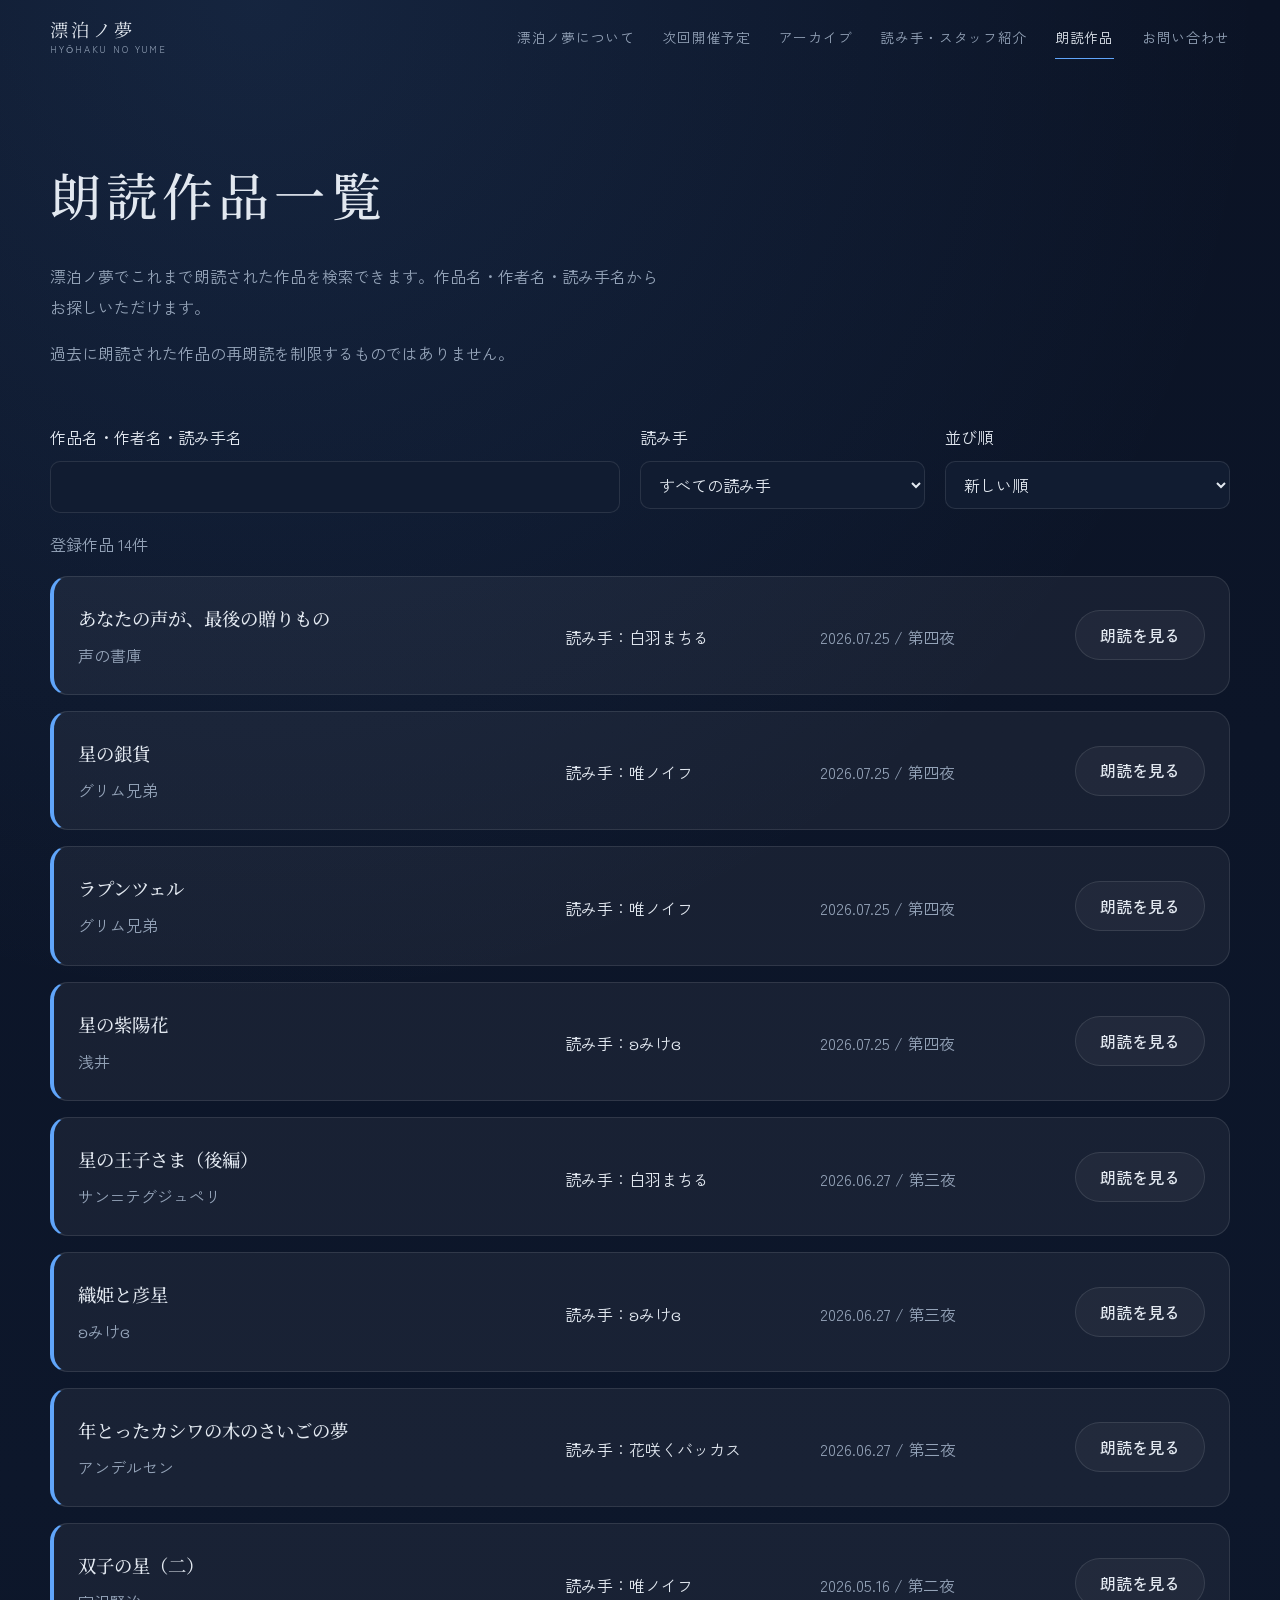
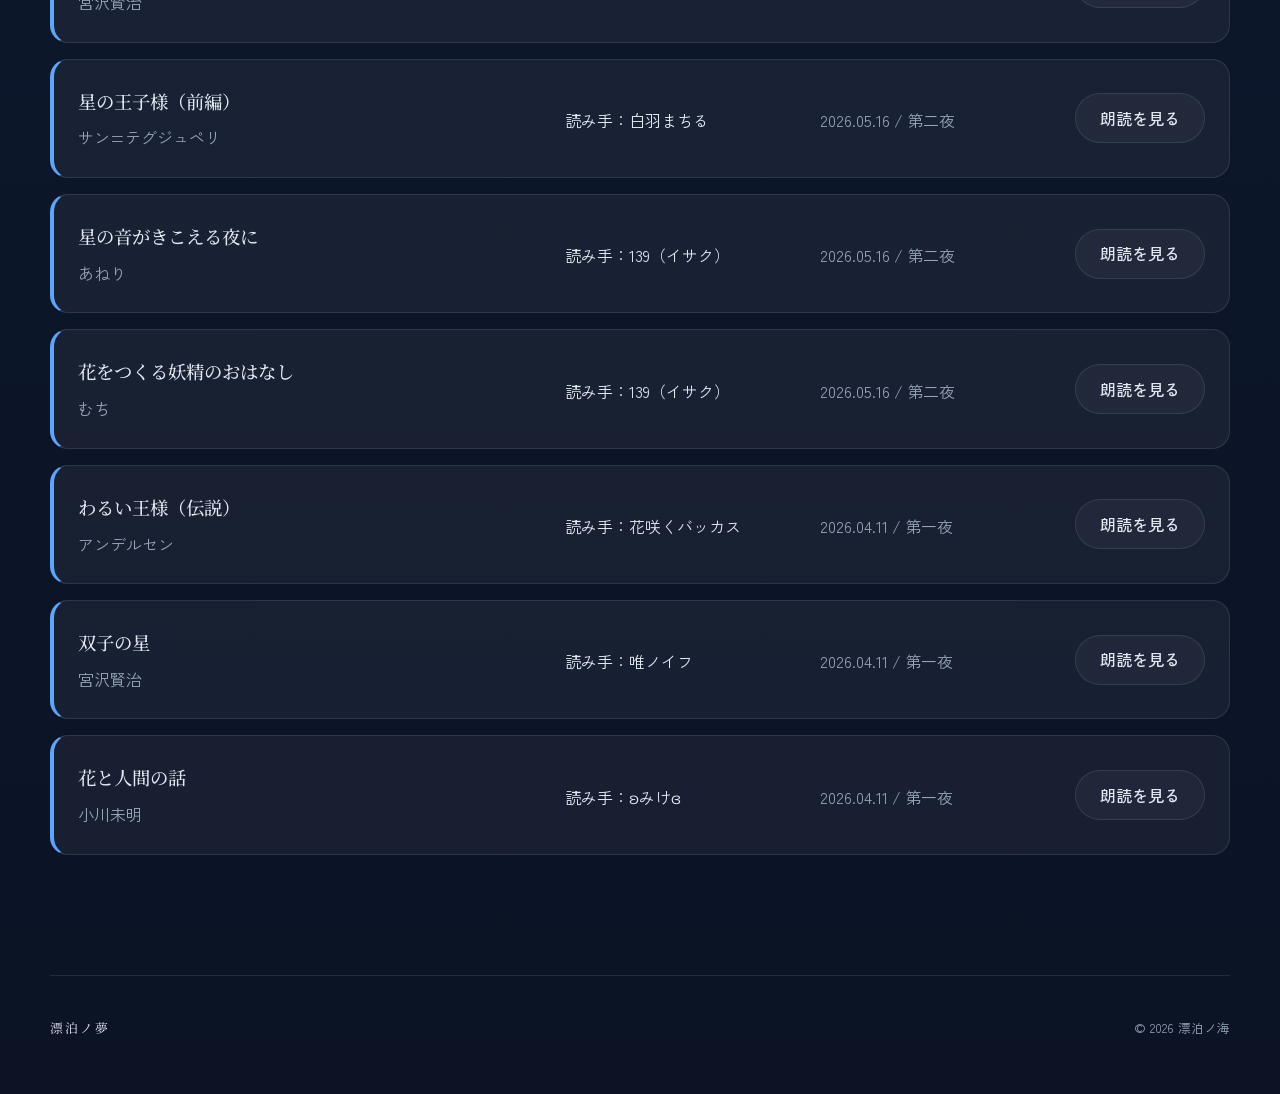
==== works.html @ 607bb7ac "feat: add reading works catalog" ====
<!DOCTYPE html>
<html lang="ja">
<head>
  <meta charset="UTF-8">
  <meta name="viewport" content="width=device-width, initial-scale=1">
  <meta name="description" content="漂泊ノ夢でこれまで朗読された作品を検索できます。作品名・作者名・読み手名からお探しいただけます。">
  <meta name="theme-color" content="#08101f">

  <meta property="og:title" content="朗読作品一覧 | 漂泊ノ夢">
  <meta property="og:description" content="漂泊ノ夢でこれまで朗読された作品を検索できます。">
  <meta property="og:type" content="website">
  <meta property="og:image" content="assets/og-image.jpg">

  <title>朗読作品一覧 | 漂泊ノ夢</title>

  <link rel="preconnect" href="https://fonts.googleapis.com">
  <link rel="preconnect" href="https://fonts.gstatic.com" crossorigin>
  <link href="https://fonts.googleapis.com/css2?family=Noto+Serif+JP:wght@400;500;600&family=Zen+Kaku+Gothic+New:wght@400;500;700&display=swap" rel="stylesheet">

  <link rel="stylesheet" href="styles.css">
  <script type="module" src="works.js"></script>
</head>

<body class="works-page">
  <a class="skip-link" href="#main-content">朗読作品一覧へ移動</a>
  <header class="site-header" id="top">
    <div class="header-inner">
      <a class="site-logo" href="index.html#top" aria-label="漂泊ノ夢 トップへ">
        <span class="site-logo__main">漂泊ノ夢</span>
        <span class="site-logo__sub">HYŌHAKU NO YUME</span>
      </a>

      <button
        class="menu-button"
        id="menuButton"
        type="button"
        aria-expanded="false"
        aria-controls="globalNav"
        aria-label="メニューを開く"
      >
        <span></span>
        <span></span>
        <span></span>
      </button>

      <nav class="global-nav" id="globalNav" aria-label="メインメニュー">
        <a href="index.html#about">漂泊ノ夢について</a>
        <a href="index.html#next-event">次回開催予定</a>
        <a href="index.html#archives">アーカイブ</a>
        <a href="index.html#casts">読み手・スタッフ紹介</a>
        <a href="works.html" class="is-active" aria-current="page">朗読作品</a>
        <a href="index.html#contact">お問い合わせ</a>
      </nav>
    </div>
  </header>

  <main id="main-content" class="section works-section">
    <div class="section-heading">
      <h1>朗読作品一覧</h1>
      <p class="section-heading__description">漂泊ノ夢でこれまで朗読された作品を検索できます。作品名・作者名・読み手名からお探しいただけます。</p>
      <p class="works-notice">過去に朗読された作品の再朗読を制限するものではありません。</p>
    </div>

    <form class="works-controls" id="worksControls" role="search">
      <div class="works-control works-control--search">
        <label for="worksSearch">作品名・作者名・読み手名</label>
        <input id="worksSearch" type="search" autocomplete="off" aria-controls="worksList">
      </div>
      <div class="works-control">
        <label for="worksReader">読み手</label>
        <select id="worksReader" aria-controls="worksList">
          <option value="">すべての読み手</option>
        </select>
      </div>
      <div class="works-control">
        <label for="worksSort">並び順</label>
        <select id="worksSort" aria-controls="worksList">
          <option value="newest">新しい順</option>
          <option value="oldest">古い順</option>
          <option value="title">作品名順</option>
        </select>
      </div>
    </form>

    <p id="worksCount" class="works-count" role="status" aria-live="polite" aria-atomic="true"></p>
    <div id="worksList" class="works-list"></div>
    <p id="worksEmpty" hidden>該当する朗読作品は見つかりませんでした。</p>
    <noscript>朗読作品一覧の表示にはJavaScriptを有効にしてください。</noscript>
  </main>

  <footer class="site-footer">
    <a href="index.html#top">漂泊ノ夢</a>
    <p>© 2026 漂泊ノ海</p>
  </footer>
</body>
</html>
---- styles.css ----
:root {
  /* 漂泊ノ海の既存サイトと共通の基本配色 */
  --bg-color: #0b1325;
  --text-main: #e2e8f0;
  --text-sub: #94a3b8;
  --accent-color: #60a5fa;
  --card-bg: rgba(255, 255, 255, 0.05);

  /* このサイト内で使用する別名 */
  --bg: var(--bg-color);
  --bg-soft: #101a2f;
  --panel: var(--card-bg);
  --panel-strong: #111c31;
  --text: var(--text-main);
  --line: rgba(255, 255, 255, 0.10);
  --accent: var(--accent-color);
  --accent-strong: #bfdbfe;
  --warm: #93c5fd;
  --shadow: 0 20px 60px rgba(0, 0, 0, 0.30);
  --radius-lg: 28px;
  --radius-md: 18px;
  --max-width: 1180px;
  --header-height: 76px;
}

* {
  box-sizing: border-box;
}

html {
  scroll-behavior: smooth;
  scroll-padding-top: calc(var(--header-height) + 24px);
}

body {
  margin: 0;
  background:
    radial-gradient(circle at 20% 0%, rgba(96, 165, 250, 0.12), transparent 35%),
    linear-gradient(180deg, var(--bg-color) 0%, #0d172b 55%, var(--bg-color) 100%);
  color: var(--text);
  font-family: "Zen Kaku Gothic New", sans-serif;
  line-height: 1.9;
}

body.menu-open {
  overflow: hidden;
}

a {
  color: inherit;
}

button,
select {
  font: inherit;
}

img {
  display: block;
  max-width: 100%;
}

.skip-link {
  position: fixed;
  top: 10px;
  left: 10px;
  z-index: 2000;
  padding: 10px 14px;
  transform: translateY(-160%);
  background: var(--text-main);
  color: var(--bg-color);
  border-radius: 8px;
}

.skip-link:focus {
  transform: translateY(0);
}

.site-header {
  position: fixed;
  top: 0;
  left: 0;
  width: 100%;
  z-index: 1000;
  height: var(--header-height);
  border-bottom: 1px solid transparent;
  transition: background 0.3s ease, border-color 0.3s ease, backdrop-filter 0.3s ease;
}

.site-header.is-scrolled {
  background: rgba(11, 19, 37, 0.86);
  border-color: var(--line);
  backdrop-filter: blur(18px);
}

.header-inner {
  width: min(calc(100% - 40px), var(--max-width));
  height: 100%;
  margin: 0 auto;
  display: flex;
  align-items: center;
  justify-content: space-between;
}

.site-logo {
  display: inline-flex;
  flex-direction: column;
  text-decoration: none;
  line-height: 1;
}

.site-logo__main {
  font-family: "Noto Serif JP", serif;
  font-size: 1.14rem;
  letter-spacing: 0.18em;
}

.site-logo__sub {
  margin-top: 7px;
  color: var(--text-sub);
  font-size: 0.58rem;
  letter-spacing: 0.22em;
}

.global-nav {
  display: flex;
  align-items: center;
  gap: 28px;
}

.global-nav a {
  position: relative;
  color: var(--text-sub);
  font-size: 0.86rem;
  text-decoration: none;
  letter-spacing: 0.05em;
  transition: color 0.25s ease;
}

.global-nav a::after {
  content: "";
  position: absolute;
  left: 0;
  bottom: -8px;
  width: 100%;
  height: 1px;
  background: var(--accent);
  transform: scaleX(0);
  transform-origin: right;
  transition: transform 0.25s ease;
}

.global-nav a:hover,
.global-nav a:focus-visible,
.global-nav a.is-active {
  color: var(--text);
}

.global-nav a:hover::after,
.global-nav a:focus-visible::after,
.global-nav a.is-active::after {
  transform: scaleX(1);
  transform-origin: left;
}

.menu-button {
  display: none;
  width: 44px;
  height: 44px;
  padding: 10px;
  border: 0;
  background: transparent;
  cursor: pointer;
}

.menu-button span {
  display: block;
  width: 100%;
  height: 1px;
  margin: 6px 0;
  background: var(--text);
  transition: transform 0.25s ease, opacity 0.25s ease;
}

.hero {
  position: relative;
  min-height: 100svh;
  display: grid;
  place-items: center;
  overflow: hidden;
  padding: calc(var(--header-height) + 70px) 24px 90px;
  isolation: isolate;
}
.text-rule-sub {
  color: var(--accent-strong);
  font-weight: 700;
  text-decoration: underline;
  text-underline-offset: 0.18em;
}
.hero::after {
  content: "";
  position: absolute;
  left: 0;
  right: 0;
  bottom: 0;
  height: 36%;
  z-index: 1;
  pointer-events: none;
  background: linear-gradient(180deg, transparent, var(--bg));
}

.hero-logo-bg {
  position: absolute;
  top: 50%;
  left: 50%;
  transform: translate(-50%, -50%) ; /* 中央に配置して大きめに */
  opacity: 0.15; /* 薄くしてタイトルを読みやすく */
  pointer-events: none; /* 背景画像をクリックできなくする */
  z-index: 0; /* hero__content の背後 */
  max-width: 90%;
  height: auto;
}

.hero__glow {
  position: absolute;
  z-index: -1;
  border-radius: 50%;
  filter: blur(20px);
  opacity: 0.25;
}

.hero__glow--one {
  width: 420px;
  height: 420px;
  top: 18%;
  left: 8%;
  background: var(--accent-color);
}

.hero__glow--two {
  width: 300px;
  height: 300px;
  right: 10%;
  bottom: 12%;
  background: #3b82f6;
}

.hero__content {
  position: relative;
  z-index: 2;
  width: min(920px, 100%);
  text-align: center;
}

.scroll-guide {
  z-index: 2;
}

.subtitle {
  font-size: 0.7em; /* 元のサイズの70%に調整 */
  font-weight: normal; /* 必要に応じて太字を解除 */
}
.eyebrow,
.section-heading__en {
  margin: 0 0 18px;
  color: var(--accent);
  font-size: 1.5rem;
  font-weight: 500;
  letter-spacing: 0.35em;
}

.hero h1 {
  margin: 0;
  font-family: "Noto Serif JP", serif;
  font-size: clamp(3.4rem, 9vw, 7.4rem);
  font-weight: 500;
  letter-spacing: 0.22em;
  text-indent: 0.22em;
  line-height: 1.2;
  text-shadow: 0 10px 40px rgba(0, 0, 0, 0.45);
}

.hero__copy {
  margin: 32px 0 0;
  color: var(--accent-strong);
  font-family: "Noto Serif JP", serif;
  font-size: clamp(1rem, 2vw, 1.3rem);
  letter-spacing: 0.08em;
  line-height: 2.1;
}

.hero__actions {
  margin-top: 44px;
  display: flex;
  justify-content: center;
  flex-wrap: wrap;
  gap: 14px;
}

.button {
  display: inline-flex;
  min-height: 50px;
  align-items: center;
  justify-content: center;
  padding: 0 24px;
  border: 1px solid transparent;
  border-radius: 999px;
  text-decoration: none;
  font-weight: 500;
  cursor: pointer;
  transition: transform 0.2s ease, background 0.2s ease, border-color 0.2s ease;
}

.button:hover {
  transform: translateY(-2px);
}

.button--primary {
  background: var(--accent-strong);
  color: var(--bg-color);
  box-shadow: 0 12px 34px rgba(157, 201, 255, 0.14);
}

.button--primary:hover {
  background: var(--text-main);
}

.button--ghost {
  background: rgba(255, 255, 255, 0.04);
  color: var(--text);
  border-color: var(--line);
}

.button--ghost:hover {
  background: rgba(255, 255, 255, 0.09);
  border-color: rgba(255, 255, 255, 0.28);
}

.scroll-guide {
  position: absolute;
  bottom: 26px;
  display: flex;
  flex-direction: column;
  align-items: center;
  gap: 10px;
  color: var(--text-sub);
  font-size: 0.62rem;
  letter-spacing: 0.22em;
  text-decoration: none;
}

.scroll-guide__line {
  width: 1px;
  height: 38px;
  background: linear-gradient(var(--accent), transparent);
  animation: scrollLine 1.8s ease-in-out infinite;
}

@keyframes scrollLine {
  0%, 100% { opacity: 0.35; transform: scaleY(0.65); transform-origin: top; }
  50% { opacity: 1; transform: scaleY(1); }
}

.section {
  width: min(calc(100% - 40px), var(--max-width));
  margin: 0 auto;
  padding: 120px 0;
}

.section-heading {
  margin-bottom: 54px;
}

.section-heading h2 {
  margin: 0;
  font-family: "Noto Serif JP", serif;
  font-size: clamp(2rem, 4vw, 3.2rem);
  font-weight: 500;
  letter-spacing: 0.1em;
}

.section-heading__description {
  max-width: 620px;
  margin: 18px 0 0;
  color: var(--text-sub);
}

.about-grid {
  display: grid;
  grid-template-columns: 1.2fr 0.8fr;
  gap: 60px;
  align-items: center;
}

.about-copy {
  color: var(--text-sub);
  font-family: "Noto Serif JP", serif;
  font-size: 1.02rem;
}

.about-copy .lead {
  color: var(--text);
  font-size: clamp(1.2rem, 2.5vw, 1.65rem);
  line-height: 2;
}

.concept-card {
  padding: 40px;
  background: linear-gradient(145deg, rgba(255,255,255,0.07), rgba(255,255,255,0.025));
  border: 1px solid var(--line);
  border-radius: var(--radius-lg);
  box-shadow: var(--shadow);
}

.concept-card__icon {
  display: block;
  color: var(--warm);
  font-family: serif;
  font-size: 2.6rem;
}

.concept-card__title {
  margin: 18px 0 12px;
  color: var(--text);
  font-family: "Noto Serif JP", serif;
  font-size: 1.25rem;
}

.concept-card p:last-child {
  margin-bottom: 0;
  color: var(--text-sub);
}

.event-card {
  display: grid;
  grid-template-columns: 280px 1fr;
  overflow: hidden;
  background: var(--panel);
  border: 1px solid var(--line);
  border-radius: var(--radius-lg);
  box-shadow: var(--shadow);
  backdrop-filter: blur(18px);
}

.event-card__date {
  min-height: 100%;
  display: flex;
  flex-direction: column;
  align-items: center;
  justify-content: center;
  padding: 42px 24px;
  background:
    linear-gradient(rgba(30, 64, 111, 0.72), rgba(11, 19, 37, 0.92)),
    radial-gradient(circle at 30% 20%, rgba(96, 165, 250, 0.44), transparent 45%);
  border-right: 1px solid var(--line);
}

.event-card__year {
  color: var(--text-sub);
  font-size: 0.76rem;
  letter-spacing: 0.3em;
}

.event-card__day {
  margin: 10px 0;
  font-family: "Noto Serif JP", serif;
  font-size: 3.5rem;
  line-height: 1;
}

.event-card__weekday {
  color: var(--accent);
  letter-spacing: 0.28em;
}

.event-card__body {
  padding: 52px;
}

.event-card__status {
  margin: 0 0 12px;
  color: var(--accent);
  font-size: 0.7rem;
  letter-spacing: 0.28em;
}

.event-card h3 {
  margin: 0 0 34px;
  font-family: "Noto Serif JP", serif;
  font-size: clamp(1.45rem, 2.5vw, 2rem);
  font-weight: 500;
}

.event-details {
  margin: 0;
}

.event-details div {
  display: grid;
  grid-template-columns: 120px 1fr;
  padding: 12px 0;
  border-bottom: 1px solid var(--line);
}

.event-details dt {
  color: var(--text-sub);
}

.event-details dd {
  margin: 0;
}

.event-card__note {
  margin: 22px 0 0;
  color: var(--text-sub);
  font-size: 0.84rem;
}

.event-card__message {
  margin: 0;
  color: var(--text-sub);
  line-height: 2;
}

.event-card__actions {
  margin-top: 30px;
  display: flex;
  align-items: center;
  flex-wrap: wrap;
  gap: 22px;
}

.text-link {
  color: var(--accent);
  text-underline-offset: 5px;
}

.archive-layout {
  display: grid;
  grid-template-columns: 220px minmax(0, 1fr);
  gap: 40px;
  align-items: start;
}

.archive-picker {
  position: sticky;
  top: calc(var(--header-height) + 24px);
}

.archive-picker__label {
  margin: 0 0 12px;
  color: var(--text-sub);
  font-size: 0.84rem;
}

.archive-scroll-guide {
  display: none;
}

.archive-list {
  max-height: 520px;
  padding-right: 8px;
  display: flex;
  flex-direction: column;
  gap: 10px;
  overflow-y: auto;
  overscroll-behavior: contain;
  scrollbar-width: thin;
  scrollbar-color: var(--accent-color) rgba(255, 255, 255, 0.05);
}

.archive-list::-webkit-scrollbar {
  width: 6px;
}

.archive-list::-webkit-scrollbar-track {
  background: rgba(255, 255, 255, 0.05);
  border-radius: 999px;
}

.archive-list::-webkit-scrollbar-thumb {
  background: var(--accent-color);
  border-radius: 999px;
}

.archive-list::-webkit-scrollbar-thumb:hover {
  background: #93c5fd;
}

.archive-list button {
  width: 100%;
  padding: 16px;
  text-align: left;
  color: var(--text-sub);
  background: transparent;
  border: 1px solid transparent;
  border-radius: 12px;
  cursor: pointer;
  transition: background 0.2s ease, border-color 0.2s ease, color 0.2s ease;
}

.archive-list button:hover,
.archive-list button.is-active {
  color: var(--text);
  background: rgba(255,255,255,0.055);
  border-color: var(--line);
}

.archive-list button span {
  display: block;
}

.archive-list__date {
  font-size: 0.74rem;
}

.archive-list__title {
  margin-top: 3px;
  font-weight: 500;
}

.archive-feature {
  min-width: 0;
  overflow: hidden;
  background: var(--panel);
  border: 1px solid var(--line);
  border-radius: var(--radius-lg);
  box-shadow: var(--shadow);
}

.video-thumbnail {
  position: relative;
  width: 100%;
  aspect-ratio: 16 / 9;
  padding: 0;
  border: 0;
  background: #070d1a;
  cursor: pointer;
  overflow: hidden;
}

.video-thumbnail img {
  width: 100%;
  height: 100%;
  object-fit: cover;
  transition: transform 0.45s ease;
}

.video-thumbnail:hover img {
  transform: scale(1.035);
}

.video-thumbnail__overlay {
  position: absolute;
  inset: 0;
  background: linear-gradient(180deg, transparent 35%, rgba(3, 8, 17, 0.7));
}

.video-thumbnail__play {
  position: absolute;
  inset: 50% auto auto 50%;
  width: 70px;
  height: 70px;
  display: grid;
  place-items: center;
  padding-left: 5px;
  transform: translate(-50%, -50%);
  color: var(--bg-color);
  background: rgba(255, 255, 255, 0.9);
  border-radius: 50%;
  font-size: 1.25rem;
  box-shadow: 0 10px 35px rgba(0,0,0,0.35);
}

.archive-feature__body {
  padding: 38px;
}

.archive-feature__date {
  margin: 0 0 8px;
  color: var(--accent);
  font-size: 0.76rem;
  letter-spacing: 0.18em;
}

.archive-feature h3 {
  margin: 0;
  font-family: "Noto Serif JP", serif;
  font-size: clamp(1.45rem, 3vw, 2.15rem);
  font-weight: 500;
}

.archive-feature__body > p:not(.archive-feature__date) {
  color: var(--text-sub);
}

.archive-program {
  margin: 26px 0;
  padding: 20px;
  background: rgba(255,255,255,0.035);
  border: 1px solid var(--line);
  border-radius: 14px;
}

.archive-program h4 {
  margin: 0 0 10px;
  font-size: 0.86rem;
  letter-spacing: 0.12em;
}

.archive-program ul {
  margin: 0;
  padding: 0;
  list-style: none;
}

.program-item {
  padding: 12px 0;
  border-bottom: 1px solid var(--line);
}

.program-item:first-child {
  padding-top: 0;
}

.program-item:last-child {
  padding-bottom: 0;
  border-bottom: 0;
}
/*
.program-item__title {
  display: block;
  color: var(--text-main);
  font-weight: 500;
  line-height: 1.7;
  overflow-wrap: anywhere;
}*/

.program-item__reader {
  display: block;
  color: var(--text-main);
  font-size: 1rem;
  font-weight: 600;
  line-height: 1.6;
}

.program-item__work {
  display: block;
  margin-top: 4px;
  color: var(--text-sub);
  font-size: 0.93rem;
  line-height: 1.6;
}

.archive-video-staff {
  margin-top: 18px;
  padding-top: 16px;
  border-top: 1px solid var(--line);
}

.archive-video-staff dl {
  margin: 0;
}

.archive-video-staff dl > div {
  display: grid;
  grid-template-columns: 90px minmax(0, 1fr);
  gap: 12px;
  padding: 4px 0;
}

.archive-video-staff dt {
  color: var(--text-main);
  font-size: 1rem;
  font-weight: 600;
  line-height: 1.6;
}

.archive-video-staff dd {
  min-width: 0;
  margin: 0;
  color: var(--text-main);
  font-size: 1rem;
  font-weight: 600;
  line-height: 1.6;
  overflow-wrap: anywhere;
}

.cast-grid,
.staff-grid {
  display: grid;
  grid-template-columns: repeat(3, 1fr);
  gap: 22px;
}

.cast-card,
.staff-card {
  overflow: hidden;
  background: var(--panel);
  border: 1px solid var(--line);
  border-radius: var(--radius-md);
  transition: transform 0.25s ease, border-color 0.25s ease;
}

.cast-card {
  display: flex;
  flex-direction: column;
}

.cast-card:hover,
.staff-card:hover {
  transform: translateY(-5px);
  border-color: rgba(157, 201, 255, 0.35);
}

.cast-card__image,
.staff-card__image {
  position: relative;
  aspect-ratio: 4 / 3;
  overflow: hidden;
  background:
    radial-gradient(circle at 30% 20%, rgba(96, 165, 250, 0.30), transparent 38%),
    linear-gradient(145deg, #17233b, var(--bg-color));
}

.cast-card__image img,
.staff-card__image img {
  width: 100%;
  height: 100%;
  object-fit: cover;
}

.cast-card__archive-trigger {
  display: block;
  width: 100%;
  padding: 0;
  color: inherit;
  font: inherit;
  text-align: left;
  border: 0;
  cursor: pointer;
  appearance: none;
}

.cast-card__archive-trigger img {
  transition: transform 0.35s ease;
}

.cast-card__archive-overlay {
  position: absolute;
  inset: 0;
  background: rgba(8, 15, 29, 0.34);
  opacity: 0.18;
  transition: opacity 0.25s ease;
}

.cast-card__archive-icon {
  position: absolute;
  left: 50%;
  top: 50%;
  width: 54px;
  height: 54px;
  display: grid;
  place-items: center;
  color: var(--text-main);
  background: rgba(5, 12, 24, 0.66);
  border: 1px solid var(--line);
  border-radius: 50%;
  box-shadow: 0 12px 28px rgba(0, 0, 0, 0.28);
  opacity: 0.78;
  transform: translate(-50%, -50%);
  transition: opacity 0.25s ease, transform 0.25s ease;
}

.cast-card__archive-trigger:hover img {
  transform: scale(1.04);
}

.cast-card__archive-trigger:hover .cast-card__archive-overlay,
.cast-card__archive-trigger:focus-visible .cast-card__archive-overlay {
  opacity: 0.42;
}

.cast-card__archive-trigger:hover .cast-card__archive-icon,
.cast-card__archive-trigger:focus-visible .cast-card__archive-icon {
  opacity: 1;
  transform: translate(-50%, -50%) scale(1.05);
}

.cast-card__archive-trigger:focus-visible {
  outline: 3px solid var(--accent);
  outline-offset: -6px;
}

@media (hover: hover) {
  .cast-card__archive-overlay,
  .cast-card__archive-icon {
    opacity: 0;
  }
}

.cast-card__role {
  position: absolute;
  left: 16px;
  bottom: 16px;
  padding: 5px 10px;
  background: rgba(5, 12, 24, 0.78);
  border: 1px solid var(--line);
  border-radius: 999px;
  color: var(--accent-strong);
  font-size: 0.7rem;
  backdrop-filter: blur(10px);
}

.cast-card__body,
.staff-card__body {
  padding: 24px;
}

.cast-card__body {
  flex: 1;
  display: flex;
  flex-direction: column;
}

.cast-card h3,
.staff-card h3 {
  margin: 0;
  font-family: "Noto Serif JP", serif;
  font-size: 1.3rem;
  font-weight: 500;
}

.cast-card__reading {
  margin: 4px 0 0;
  color: var(--warm);
  font-size: 0.85rem;
}

.cast-card__profile {
  min-height: 6.2em;
  margin: 18px 0 0;
  color: var(--text-sub);
  font-size: 0.9rem;
}

.cast-card__links,
.staff-card__links {
  display: flex;
  gap: 10px;
}

.cast-card__links {
  margin-top: auto;
  padding-top: 20px;
}

.staff-card__links {
  margin-top: 20px;
}

.social-link {
  display: inline-flex;
  align-items: center;
  justify-content: center;
  padding: 8px 13px;
  border: 1px solid var(--line);
  border-radius: 999px;
  color: var(--text);
  text-decoration: none;
  font-size: 0.82rem;
}

.social-link:hover {
  background: rgba(255,255,255,0.06);
}

.section--closing {
  padding-top: 80px;
  padding-bottom: 140px;
}

.closing-panel {
  padding: 80px 30px;
  text-align: center;
  background:
    linear-gradient(rgba(15, 29, 51, 0.88), rgba(11, 19, 37, 0.96)),
    radial-gradient(circle at 50% 20%, rgba(96, 165, 250, 0.34), transparent 42%);
  border: 1px solid var(--line);
  border-radius: var(--radius-lg);
  box-shadow: var(--shadow);
}

.closing-panel h2 {
  margin: 0;
  font-family: "Noto Serif JP", serif;
  font-size: clamp(2rem, 4vw, 3rem);
  font-weight: 500;
}

.closing-panel p:not(.section-heading__en) {
  margin: 18px auto 30px;
  color: var(--text-sub);
}

.site-footer {
  width: min(calc(100% - 40px), var(--max-width));
  margin: 0 auto;
  padding: 28px 0 40px;
  display: flex;
  align-items: center;
  justify-content: space-between;
  color: var(--text-sub);
  border-top: 1px solid var(--line);
  font-size: 0.8rem;
}

.site-footer a {
  color: var(--text);
  font-family: "Noto Serif JP", serif;
  text-decoration: none;
  letter-spacing: 0.16em;
}

.video-modal {
  width: min(980px, calc(100% - 30px));
  padding: 0;
  color: var(--text);
  background: var(--bg-color);
  border: 1px solid var(--line);
  border-radius: 20px;
  box-shadow: var(--shadow);
}

.video-modal::backdrop {
  background: rgba(0, 0, 0, 0.76);
  backdrop-filter: blur(8px);
}

.video-modal__inner {
  padding: 18px;
}

.video-modal__header {
  display: flex;
  align-items: center;
  justify-content: space-between;
  gap: 16px;
  padding: 0 0 14px;
}

.video-modal__header h2 {
  margin: 0;
  font-family: "Noto Serif JP", serif;
  font-size: 1rem;
  font-weight: 500;
}

.modal-close {
  width: 40px;
  height: 40px;
  color: var(--text);
  background: transparent;
  border: 1px solid var(--line);
  border-radius: 50%;
  cursor: pointer;
  font-size: 1.35rem;
}

.video-frame {
  aspect-ratio: 16 / 9;
  overflow: hidden;
  background: #000;
  border-radius: 12px;
}

.video-frame iframe {
  width: 100%;
  height: 100%;
  border: 0;
}

.reader-archive-modal {
  width: min(1040px, calc(100% - 30px));
  max-height: min(88vh, 860px);
  padding: 0;
  overflow: hidden;
  color: var(--text);
  background:
    linear-gradient(
      145deg,
      rgba(17, 28, 49, 0.98),
      rgba(11, 19, 37, 0.98)
    );
  border: 1px solid var(--line);
  border-radius: var(--radius-lg);
  box-shadow: var(--shadow);
}

.reader-archive-modal::backdrop {
  background: rgba(0, 0, 0, 0.76);
  backdrop-filter: blur(8px);
}

.reader-archive-modal__inner {
  box-sizing: border-box;
  max-height: min(88vh, 860px);
  padding: 20px 22px 22px;
  overflow-y: auto;
}

.reader-archive-modal__header {
  display: flex;
  align-items: center;
  justify-content: space-between;
  gap: 18px;
  margin-bottom: 14px;
}

.reader-archive-modal__header h2 {
  margin: 0;
  font-family: "Noto Serif JP", serif;
  font-size: clamp(1.4rem, 3vw, 2.05rem);
  font-weight: 500;
  letter-spacing: 0.08em;
}

.reader-archive-player {
  width: min(100%, 720px);
  margin: 0 auto;
  aspect-ratio: 16 / 9;
  overflow: hidden;
  background: rgba(3, 8, 17, 0.92);
  border: 1px solid var(--line);
  border-radius: 14px;
}

.reader-archive-player iframe,
.reader-archive-player__thumbnail,
.reader-archive-player__placeholder {
  width: 100%;
  height: 100%;
}

.reader-archive-player iframe {
  display: block;
  border: 0;
}

.reader-archive-player__thumbnail {
  position: relative;
  display: block;
  padding: 0;
  color: inherit;
  font: inherit;
  border: 0;
  cursor: pointer;
  appearance: none;
}

.reader-archive-player__thumbnail img {
  width: 100%;
  height: 100%;
  object-fit: cover;
}

.reader-archive-player__overlay {
  position: absolute;
  inset: 0;
  background: rgba(8, 15, 29, 0.34);
}

.reader-archive-player__play {
  position: absolute;
  left: 50%;
  top: 50%;
  width: 68px;
  height: 68px;
  display: grid;
  place-items: center;
  color: var(--text-main);
  background: rgba(5, 12, 24, 0.72);
  border: 1px solid var(--line);
  border-radius: 50%;
  transform: translate(-50%, -50%);
}

.reader-archive-player__thumbnail:focus-visible {
  outline: 3px solid var(--accent);
  outline-offset: -6px;
}

.reader-archive-player__placeholder,
.reader-archive-player__thumbnail-placeholder {
  display: grid;
  place-items: center;
  color: var(--text-sub);
  background:
    radial-gradient(circle at 50% 25%, rgba(96, 165, 250, 0.2), transparent 42%),
    rgba(255, 255, 255, 0.035);
}

.reader-archive-player__placeholder p {
  margin: 0;
  letter-spacing: 0.12em;
}

.reader-archive-detail {
  margin-top: 16px;
  padding: 16px 18px;
  background: rgba(255,255,255,0.035);
  border: 1px solid var(--line);
  border-radius: 14px;
}

.reader-archive-detail h3 {
  margin: 0 0 6px;
  color: var(--text-main);
  font-family: "Noto Serif JP", serif;
  font-size: clamp(1.2rem, 2.6vw, 1.65rem);
  font-weight: 500;
  line-height: 1.45;
  overflow-wrap: anywhere;
}

.reader-archive-detail p {
  margin: 0;
  color: var(--text-sub);
  line-height: 1.55;
  overflow-wrap: anywhere;
}

.reader-archive-detail p + p {
  margin-top: 2px;
}

.reader-archive-selector {
  margin-top: 16px;
  padding-top: 14px;
  border-top: 1px solid var(--line);
}

.reader-archive-selector h3 {
  margin: 0 0 10px;
  color: var(--text-main);
  font-size: 0.9rem;
  font-weight: 600;
  letter-spacing: 0.1em;
}

.reader-archive-list {
  display: flex;
  gap: 16px;
  padding: 2px 2px 12px;
  overflow-x: auto;
  overscroll-behavior-inline: contain;
  scroll-behavior: smooth;
  scroll-snap-type: x mandatory;
  scrollbar-width: thin;
  touch-action: pan-x;
}

.reader-archive-card {
  width: clamp(190px, 24vw, 240px);
  flex: 0 0 auto;
  padding: 10px;
  color: var(--text);
  font: inherit;
  text-align: left;
  background: rgba(255,255,255,0.035);
  border: 1px solid var(--line);
  border-radius: 14px;
  cursor: pointer;
  scroll-snap-align: start;
  transition: background 0.25s ease, border-color 0.25s ease, transform 0.25s ease;
}

.reader-archive-card:hover,
.reader-archive-card.is-active {
  background: rgba(255,255,255,0.065);
}

.reader-archive-card.is-active {
  border-color: var(--accent);
  transform: translateY(-2px);
}

.reader-archive-card:focus-visible {
  outline: 3px solid var(--accent);
  outline-offset: 3px;
}

.reader-archive-card__thumbnail {
  position: relative;
  aspect-ratio: 16 / 9;
  display: block;
  overflow: hidden;
  margin-bottom: 10px;
  background: rgba(3, 8, 17, 0.92);
  border-radius: 10px;
}

.reader-archive-card__thumbnail img {
  width: 100%;
  height: 100%;
  object-fit: cover;
}

.reader-archive-card__placeholder {
  width: 100%;
  height: 100%;
  display: grid;
  place-items: center;
  color: var(--text-sub);
  font-size: 0.78rem;
  background:
    radial-gradient(circle at 50% 20%, rgba(96, 165, 250, 0.22), transparent 44%),
    rgba(255, 255, 255, 0.04);
}

.reader-archive-card__title,
.reader-archive-card__author,
.reader-archive-card__event {
  display: block;
  overflow-wrap: anywhere;
}

.reader-archive-card__title {
  color: var(--text-main);
  font-weight: 600;
  line-height: 1.55;
}

.reader-archive-card__author,
.reader-archive-card__event {
  color: var(--text-sub);
  font-size: 0.82rem;
  line-height: 1.55;
}

.reader-archive-card__event {
  margin-top: 6px;
}

.rules-modal {
  width: min(760px, calc(100% - 30px));
  max-height: min(82vh, 760px);
  padding: 0;
  color: var(--text);
  background:
    linear-gradient(
      145deg,
      rgba(17, 28, 49, 0.98),
      rgba(11, 19, 37, 0.98)
    );
  border: 1px solid var(--line);
  border-radius: var(--radius-lg);
  box-shadow: var(--shadow);
  opacity: 0;
  transform: scale(0.94) translateY(12px);
  transition:
    opacity 0.28s ease,
    transform 0.28s ease;
}

.rules-modal.is-visible {
  opacity: 1;
  transform: scale(1) translateY(0);
}

.rules-modal::backdrop {
  background: rgba(0, 0, 0, 0);
  backdrop-filter: blur(0);
  transition:
    background 0.28s ease,
    backdrop-filter 0.28s ease;
}

.rules-modal.is-visible::backdrop {
  background: rgba(0, 0, 0, 0.74);
  backdrop-filter: blur(8px);
}

.rules-modal__inner {
  max-height: min(82vh, 760px);
  display: flex;
  flex-direction: column;
}

.rules-modal__header {
  flex: 0 0 auto;
  display: flex;
  align-items: flex-start;
  justify-content: space-between;
  gap: 20px;
  padding: 26px 28px 20px;
  border-bottom: 1px solid var(--line);
}

.rules-modal__header h2 {
  margin: 0;
  font-family: "Noto Serif JP", serif;
  font-size: clamp(1.4rem, 3vw, 2rem);
  font-weight: 500;
  letter-spacing: 0.08em;
}

.rules-modal__eyebrow {
  margin: 0 0 6px;
  color: var(--accent);
  font-size: 0.68rem;
  letter-spacing: 0.22em;
}

.rules-modal__content {
  min-height: 160px;
  padding: 26px 28px 34px;
  overflow-y: auto;
  color: var(--text-sub);
}

.rules-modal__content h3 {
  margin: 28px 0 10px;
  color: var(--text);
  font-family: "Noto Serif JP", serif;
  font-size: 1.1rem;
  font-weight: 500;
}

.rules-modal__content h3:first-child {
  margin-top: 0;
}

.rules-modal__content p {
  margin: 0 0 18px;
}

.participation-rules p {
  white-space: pre-line;
}

.rules-modal__content ul,
.rules-modal__content ol {
  margin: 0 0 22px;
  padding-left: 1.5em;
}

.rules-modal__content li + li {
  margin-top: 8px;
}

.rules-modal__loading,
.rules-modal__error {
  margin: 0;
  text-align: center;
}

.rules-modal__error {
  color: #fca5a5;
}

.reveal {
  opacity: 0;
  transform: translateY(26px);
  transition: opacity 0.8s ease, transform 0.8s ease;
}

.reveal.is-visible {
  opacity: 1;
  transform: translateY(0);
}

@media (max-width: 900px) {
  .menu-button {
    display: block;
  }

  .menu-button[aria-expanded="true"] span:nth-child(1) {
    transform: translateY(7px) rotate(45deg);
  }

  .menu-button[aria-expanded="true"] span:nth-child(2) {
    opacity: 0;
  }

  .menu-button[aria-expanded="true"] span:nth-child(3) {
    transform: translateY(-7px) rotate(-45deg);
  }

  .global-nav {
    position: fixed;
    inset: var(--header-height) 0 0;
    display: flex;
    flex-direction: column;
    justify-content: center;
    gap: 28px;
    background: rgba(11, 19, 37, 0.97);
    backdrop-filter: blur(18px);
    opacity: 0;
    visibility: hidden;
    transform: translateY(-12px);
    transition: opacity 0.25s ease, visibility 0.25s ease, transform 0.25s ease;
  }

  .global-nav.is-open {
    opacity: 1;
    visibility: visible;
    transform: translateY(0);
  }

  .global-nav a {
    font-size: 1rem;
  }

  .about-grid,
  .archive-layout {
    grid-template-columns: 1fr;
  }

  .archive-layout {
    width: 100%;
    min-width: 0;
    grid-template-columns: minmax(0, 1fr);
  }

  .archive-picker {
    position: static;
    min-width: 0;
    width: 100%;
  }

  .archive-list,
  .archive-feature {
    width: 100%;
    min-width: 0;
    max-width: 100%;
  }

  .event-card {
    grid-template-columns: 1fr;
  }

  .event-card__date {
    min-height: 210px;
    border-right: 0;
    border-bottom: 1px solid var(--line);
  }

  .archive-list {
    width: 100%;
    max-height: none;
    padding-right: 0;
    padding-bottom: 10px;
    flex-direction: row;
    flex-wrap: nowrap;
    overflow-x: auto;
    overflow-y: hidden;
    overscroll-behavior-inline: contain;
    -webkit-overflow-scrolling: touch;
    touch-action: pan-x;
    scroll-behavior: smooth;
    scroll-snap-type: x mandatory;
  }

  .archive-list button {
    width: auto;
    min-width: 180px;
    flex: 0 0 clamp(180px, 58vw, 240px);
    scroll-snap-align: start;
  }

  .archive-list::-webkit-scrollbar {
    height: 4px;
  }

  .archive-scroll-guide {
    margin-top: 6px;
    display: flex;
    align-items: center;
    justify-content: flex-end;
    gap: 10px;
    color: var(--text-sub);
    font-size: 0.62rem;
    letter-spacing: 0.22em;
  }

  .archive-scroll-guide__line {
    width: 38px;
    height: 1px;
    background: linear-gradient(90deg, var(--accent), transparent);
    animation: archiveScrollLine 1.8s ease-in-out infinite;
  }

  .cast-grid,
  .staff-grid {
    display: flex;
    flex-wrap: nowrap;
    gap: 20px;
    padding-bottom: 10px;
    overflow-x: auto;
    overscroll-behavior-inline: contain;
    scroll-behavior: smooth;
    scroll-snap-type: x mandatory;
    scrollbar-width: thin;
  }

  .cast-card,
  .staff-card {
    width: clamp(220px, 70vw, 280px);
    flex: 0 0 auto;
    scroll-snap-align: start;
  }
}

@keyframes archiveScrollLine {
  0%, 100% { opacity: 0.35; transform: scaleX(0.65); transform-origin: left; }
  50% { opacity: 1; transform: scaleX(1); }
}

@media (max-width: 620px) {
  :root {
    --header-height: 68px;
  }

  .header-inner,
  .section,
  .site-footer {
    width: min(calc(100% - 28px), var(--max-width));
  }

  .hero {
    padding-inline: 16px;
  }

  .hero h1 {
    font-size: clamp(3rem, 18vw, 4.8rem);
    letter-spacing: 0.12em;
    text-indent: 0.12em;
  }

  .hero__copy br {
    display: none;
  }

  .hero__actions {
    align-items: stretch;
    flex-direction: column;
  }

  .button {
    width: 100%;
  }

  .section {
    padding: 86px 0;
  }

  .section-heading {
    margin-bottom: 36px;
  }

  .concept-card,
  .event-card__body,
  .archive-feature__body {
    padding: 26px 22px;
  }

  .event-details div {
    grid-template-columns: 86px 1fr;
  }

  .event-card__actions {
    align-items: stretch;
    flex-direction: column;
  }

  .rules-modal {
    width: calc(100% - 24px);
    max-height: 88svh;
    border-radius: 20px;
  }

  .reader-archive-modal {
    width: calc(100% - 24px);
    max-height: 88svh;
    border-radius: 20px;
  }

  .reader-archive-modal__inner {
    max-height: 88svh;
    padding: 16px;
  }

  .reader-archive-modal__header {
    gap: 12px;
  }

  .reader-archive-player__play {
    width: 58px;
    height: 58px;
  }

  .reader-archive-detail {
    padding: 16px;
  }

  .reader-archive-card {
    width: clamp(174px, 62vw, 230px);
  }

  .rules-modal__inner {
    max-height: 88svh;
  }

  .rules-modal__header {
    padding: 20px 18px 16px;
  }

  .rules-modal__content {
    padding: 20px 18px 26px;
  }

  .video-thumbnail__play {
    width: 58px;
    height: 58px;
  }

  .cast-card__profile {
    min-height: 0;
  }

  .site-footer {
    align-items: flex-start;
    flex-direction: column;
    gap: 8px;
  }
}

@media (prefers-reduced-motion: reduce) {
  html {
    scroll-behavior: auto;
  }

  *,
  *::before,
  *::after {
    animation-duration: 0.01ms !important;
    animation-iteration-count: 1 !important;
    transition-duration: 0.01ms !important;
  }

  .reveal {
    opacity: 1;
    transform: none;
  }

}


/* 漂泊ノ海の既存サイトと共通するカード表現 */
.concept-card,
.event-card,
.archive-feature,
.cast-card,
.staff-card,
.closing-panel {
  background-color: var(--card-bg);
}

.event-card,
.archive-feature,
.cast-card,
.staff-card {
  border-left: 4px solid var(--accent-color);
}

.button--primary {
  background-color: var(--accent-color);
  color: var(--bg-color);
}

.button--primary:hover {
  background-color: #93c5fd;
}

.social-link:hover,
.archive-list button:hover,
.archive-list button.is-active {
  border-color: var(--accent-color);
}

::selection {
  background: rgba(96, 165, 250, 0.35);
  color: var(--text-main);
}

/* 朗読作品一覧：既存のカード・ボタン・配色を使い、狭い画面では縦積みにします。 */
.works-section {
  padding-top: calc(var(--header-height) + 70px);
}

.works-section h1 {
  margin: 0;
  font-family: "Noto Serif JP", serif;
  font-size: clamp(2rem, 4vw, 3.2rem);
  font-weight: 500;
  letter-spacing: 0.1em;
}

.works-notice,
.works-count {
  color: var(--text-sub);
}

.works-controls {
  display: grid;
  grid-template-columns: minmax(0, 2fr) minmax(0, 1fr) minmax(0, 1fr);
  gap: 20px;
}

.works-control {
  min-width: 0;
}

.works-control label {
  display: block;
  margin-bottom: 8px;
}

.works-control input,
.works-control select {
  width: 100%;
  min-height: 48px;
  padding: 10px 14px;
  border: 1px solid var(--line);
  border-radius: 10px;
  background: var(--panel-strong);
  color: var(--text);
  font: inherit;
  color-scheme: dark;
}

.works-control input:focus-visible,
.works-control select:focus-visible {
  outline: 2px solid var(--accent);
  outline-offset: 4px;
}

.works-list {
  display: grid;
  gap: 16px;
}

.work-card {
  display: grid;
  grid-template-columns: minmax(0, 2fr) minmax(0, 1fr) minmax(0, 1fr) auto;
  align-items: center;
  gap: 24px;
  padding: 24px;
  border: 1px solid var(--line);
  border-left: 4px solid var(--accent-color);
  border-radius: var(--radius-md);
  background: var(--card-bg);
  overflow-wrap: anywhere;
}

.work-card__title {
  margin: 0;
  font-family: "Noto Serif JP", serif;
  font-size: 1.15rem;
  font-weight: 500;
}

.work-card p {
  margin: 4px 0 0;
}

.work-card__author,
.work-card__event {
  color: var(--text-sub);
}

@media (max-width: 900px) {
  .work-card {
    grid-template-columns: minmax(0, 1fr) auto;
    gap: 12px 24px;
  }

  .work-card > div {
    grid-column: 1 / -1;
  }

  .work-card > .button {
    grid-column: 2;
    grid-row: 2 / 4;
  }
}

@media (max-width: 620px) {
  .works-controls,
  .work-card {
    grid-template-columns: minmax(0, 1fr);
  }

  .work-card {
    padding: 22px;
    gap: 10px;
  }

  .work-card > .button {
    grid-column: auto;
    grid-row: auto;
    margin-top: 8px;
  }
}
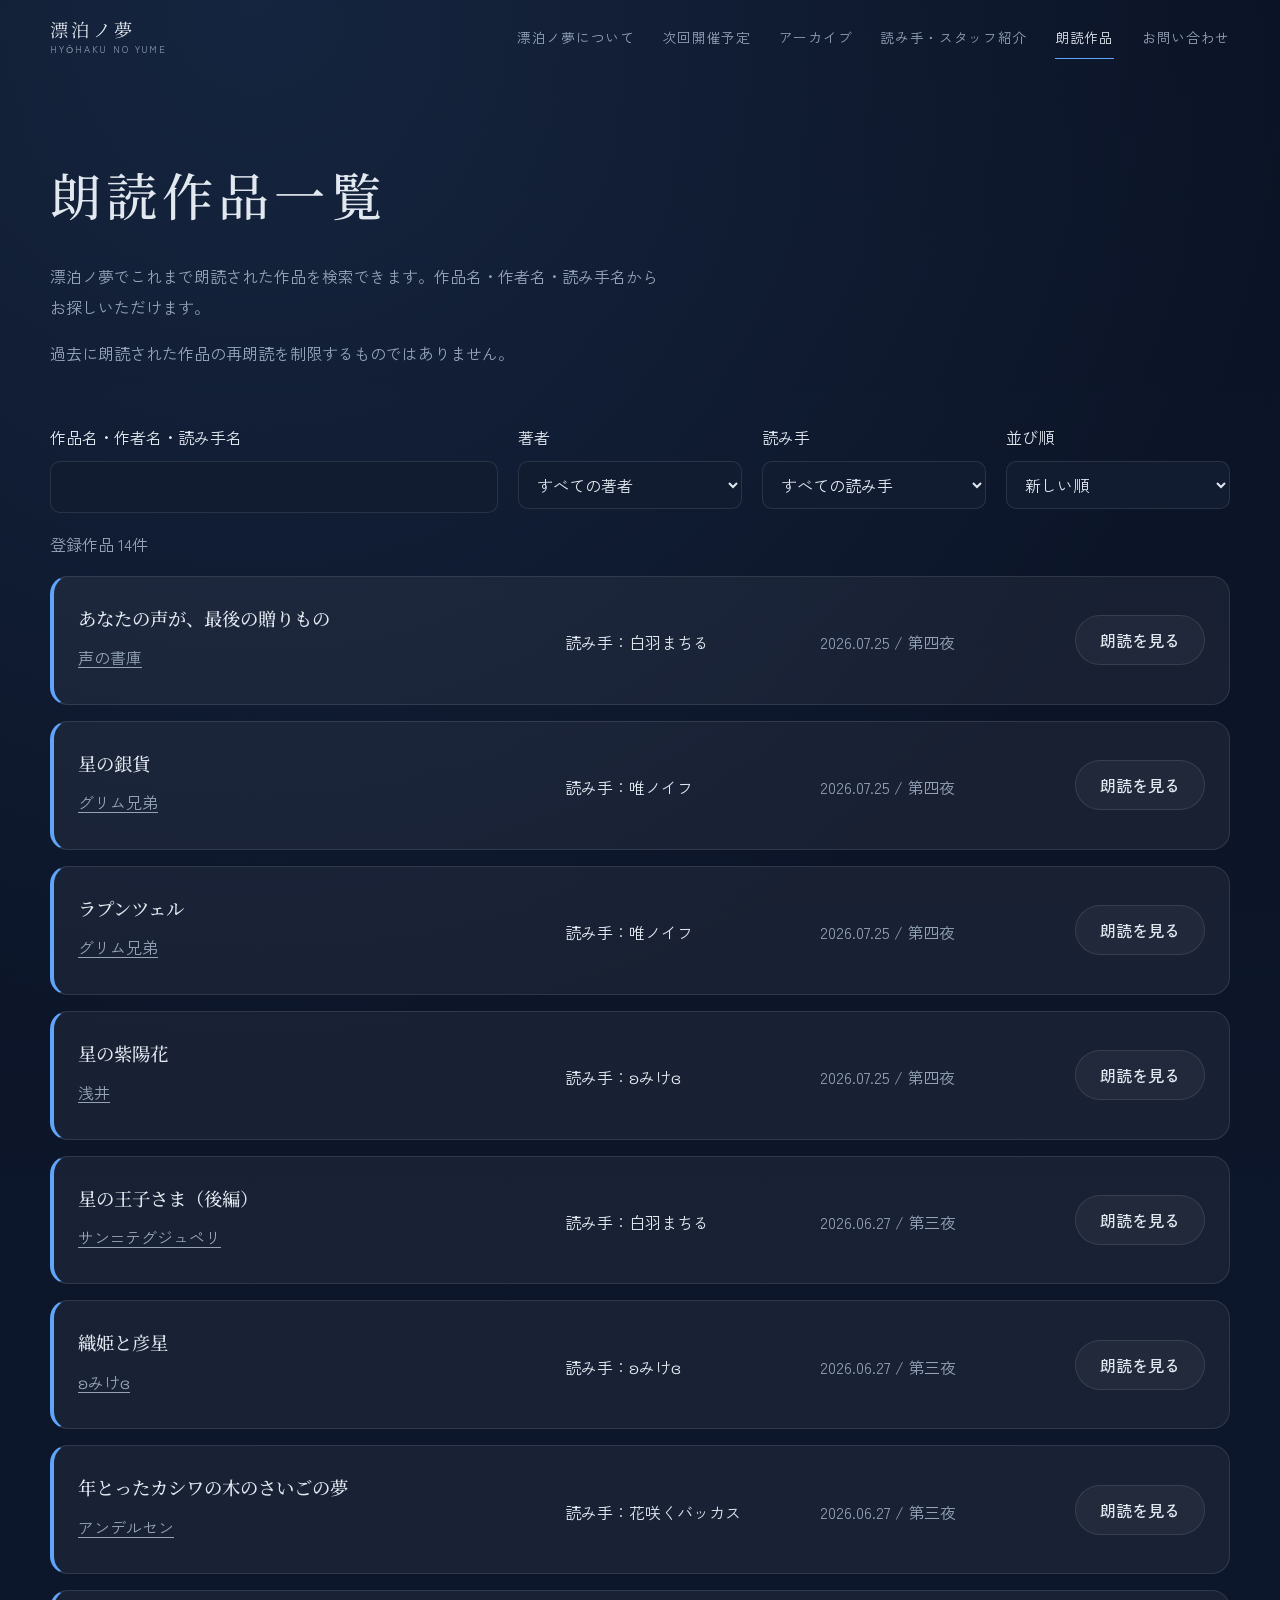
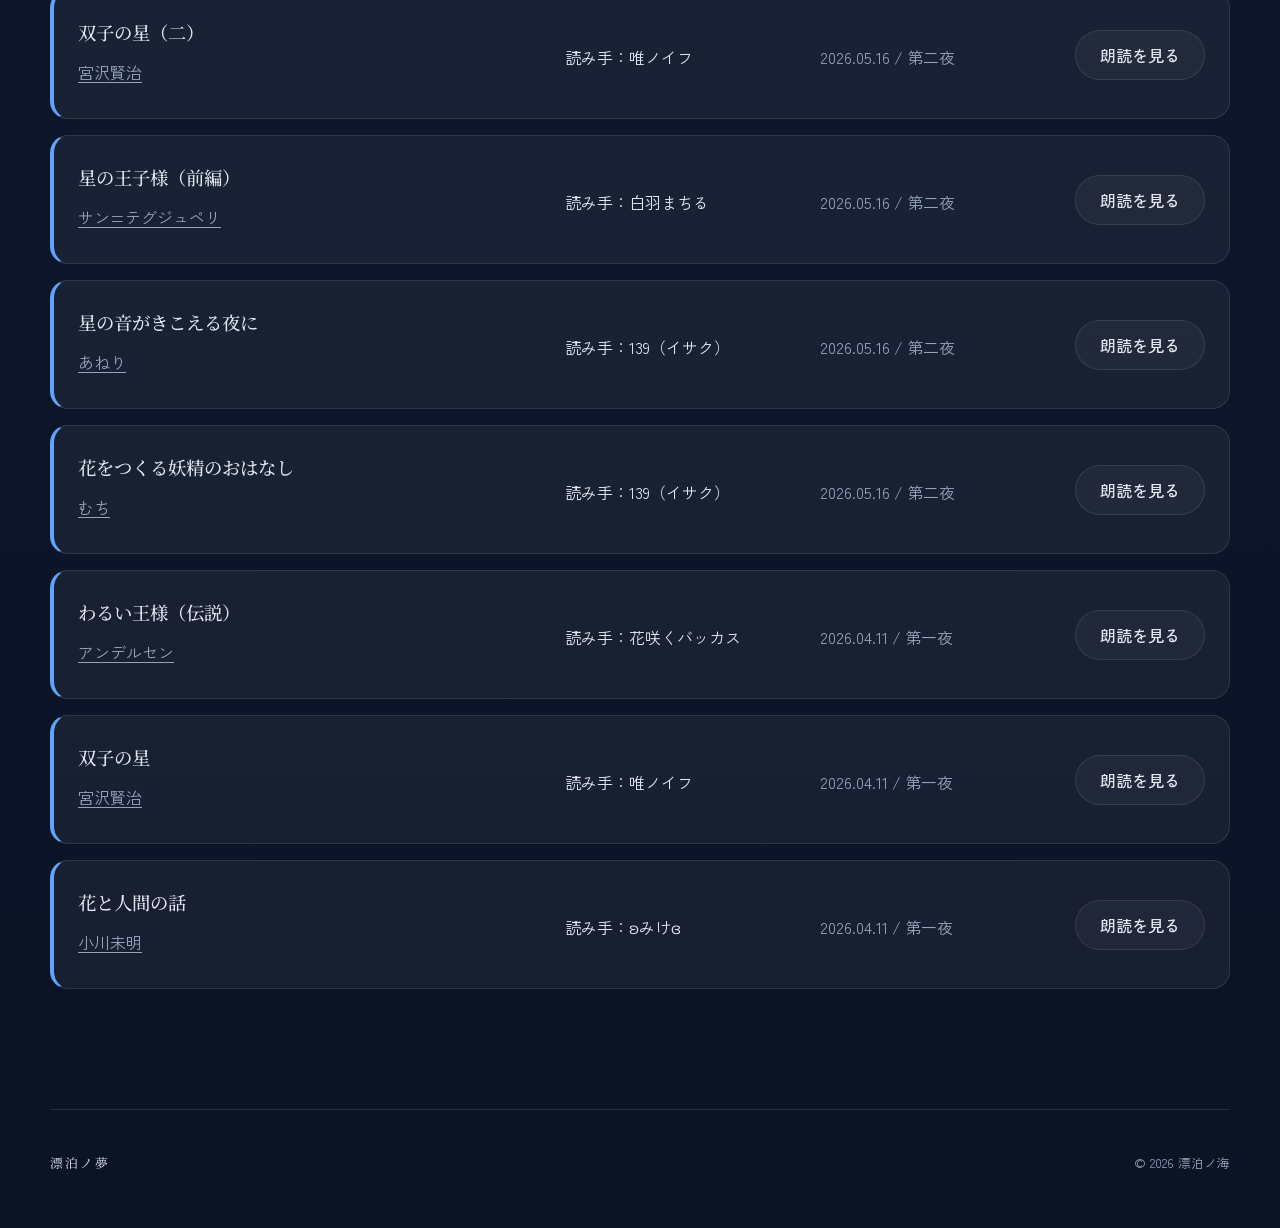
==== commit 5e9d2e4a: "feat: add kana sorting and author filter" ====
--- a/works.html
+++ b/works.html
@@ -67,6 +67,12 @@
         <input id="worksSearch" type="search" autocomplete="off" aria-controls="worksList">
       </div>
       <div class="works-control">
+        <label for="worksAuthor">著者</label>
+        <select id="worksAuthor" aria-controls="worksList">
+          <option value="">すべての著者</option>
+        </select>
+      </div>
+      <div class="works-control">
         <label for="worksReader">読み手</label>
         <select id="worksReader" aria-controls="worksList">
           <option value="">すべての読み手</option>
@@ -77,7 +83,7 @@
         <select id="worksSort" aria-controls="worksList">
           <option value="newest">新しい順</option>
           <option value="oldest">古い順</option>
-          <option value="title">作品名順</option>
+          <option value="title">五十音順</option>
         </select>
       </div>
     </form>
--- a/styles.css
+++ b/styles.css
@@ -1814,7 +1814,7 @@
 
 .works-controls {
   display: grid;
-  grid-template-columns: minmax(0, 2fr) minmax(0, 1fr) minmax(0, 1fr);
+  grid-template-columns: minmax(0, 2fr) repeat(3, minmax(0, 1fr));
   gap: 20px;
 }
 
@@ -1880,7 +1880,37 @@
   color: var(--text-sub);
 }
 
+/* 作者名は外部リンクではなく、このページの著者フィルタを操作するボタンです。 */
+.work-card__author {
+  display: inline-block;
+  max-width: 100%;
+  min-height: 44px;
+  padding: 4px 0;
+  border: 0;
+  background: transparent;
+  font: inherit;
+  text-align: left;
+  overflow-wrap: anywhere;
+  text-decoration: underline;
+  text-underline-offset: 0.2em;
+  cursor: pointer;
+}
+
+.work-card__author:hover {
+  color: var(--accent);
+}
+
+.work-card__author:focus-visible {
+  outline: 2px solid var(--accent);
+  outline-offset: 4px;
+  border-radius: 4px;
+}
+
 @media (max-width: 900px) {
+  .works-controls {
+    grid-template-columns: repeat(2, minmax(0, 1fr));
+  }
+
   .work-card {
     grid-template-columns: minmax(0, 1fr) auto;
     gap: 12px 24px;
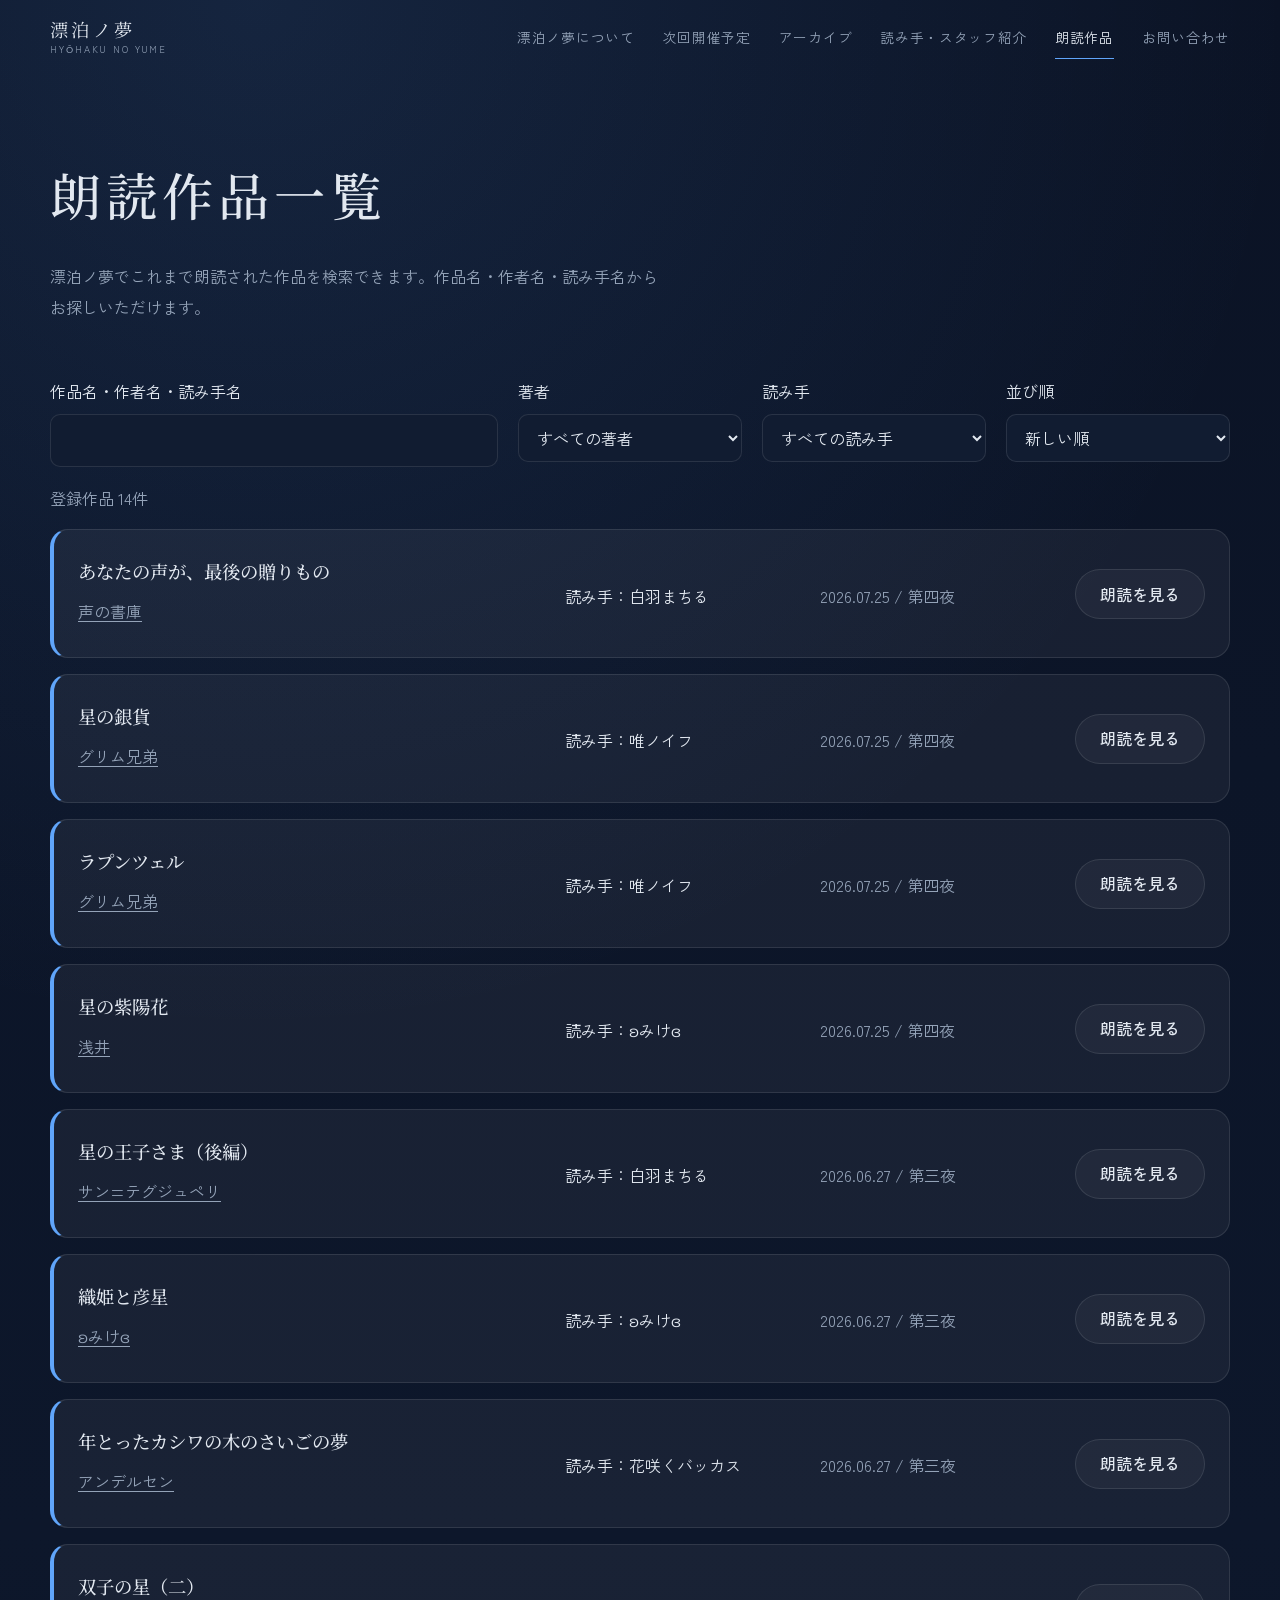
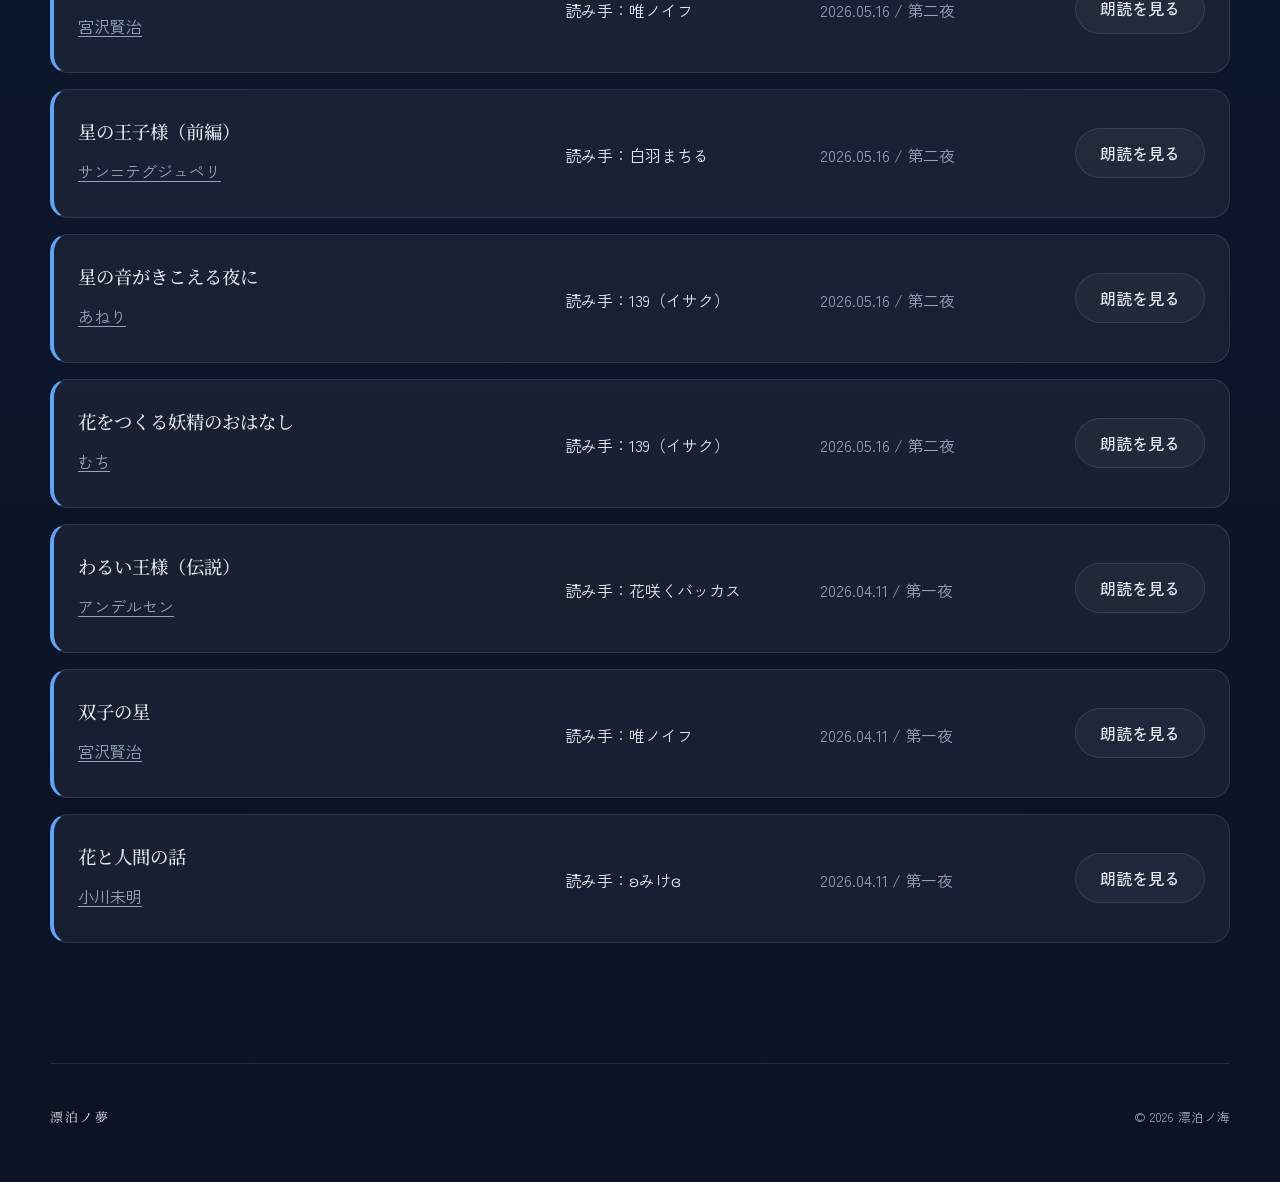
==== commit f8584c4e: "chore: remove unnecessary works page notice" ====
--- a/works.html
+++ b/works.html
@@ -58,7 +58,6 @@
     <div class="section-heading">
       <h1>朗読作品一覧</h1>
       <p class="section-heading__description">漂泊ノ夢でこれまで朗読された作品を検索できます。作品名・作者名・読み手名からお探しいただけます。</p>
-      <p class="works-notice">過去に朗読された作品の再朗読を制限するものではありません。</p>
     </div>
 
     <form class="works-controls" id="worksControls" role="search">
--- a/styles.css
+++ b/styles.css
@@ -1807,7 +1807,6 @@
   letter-spacing: 0.1em;
 }
 
-.works-notice,
 .works-count {
   color: var(--text-sub);
 }
